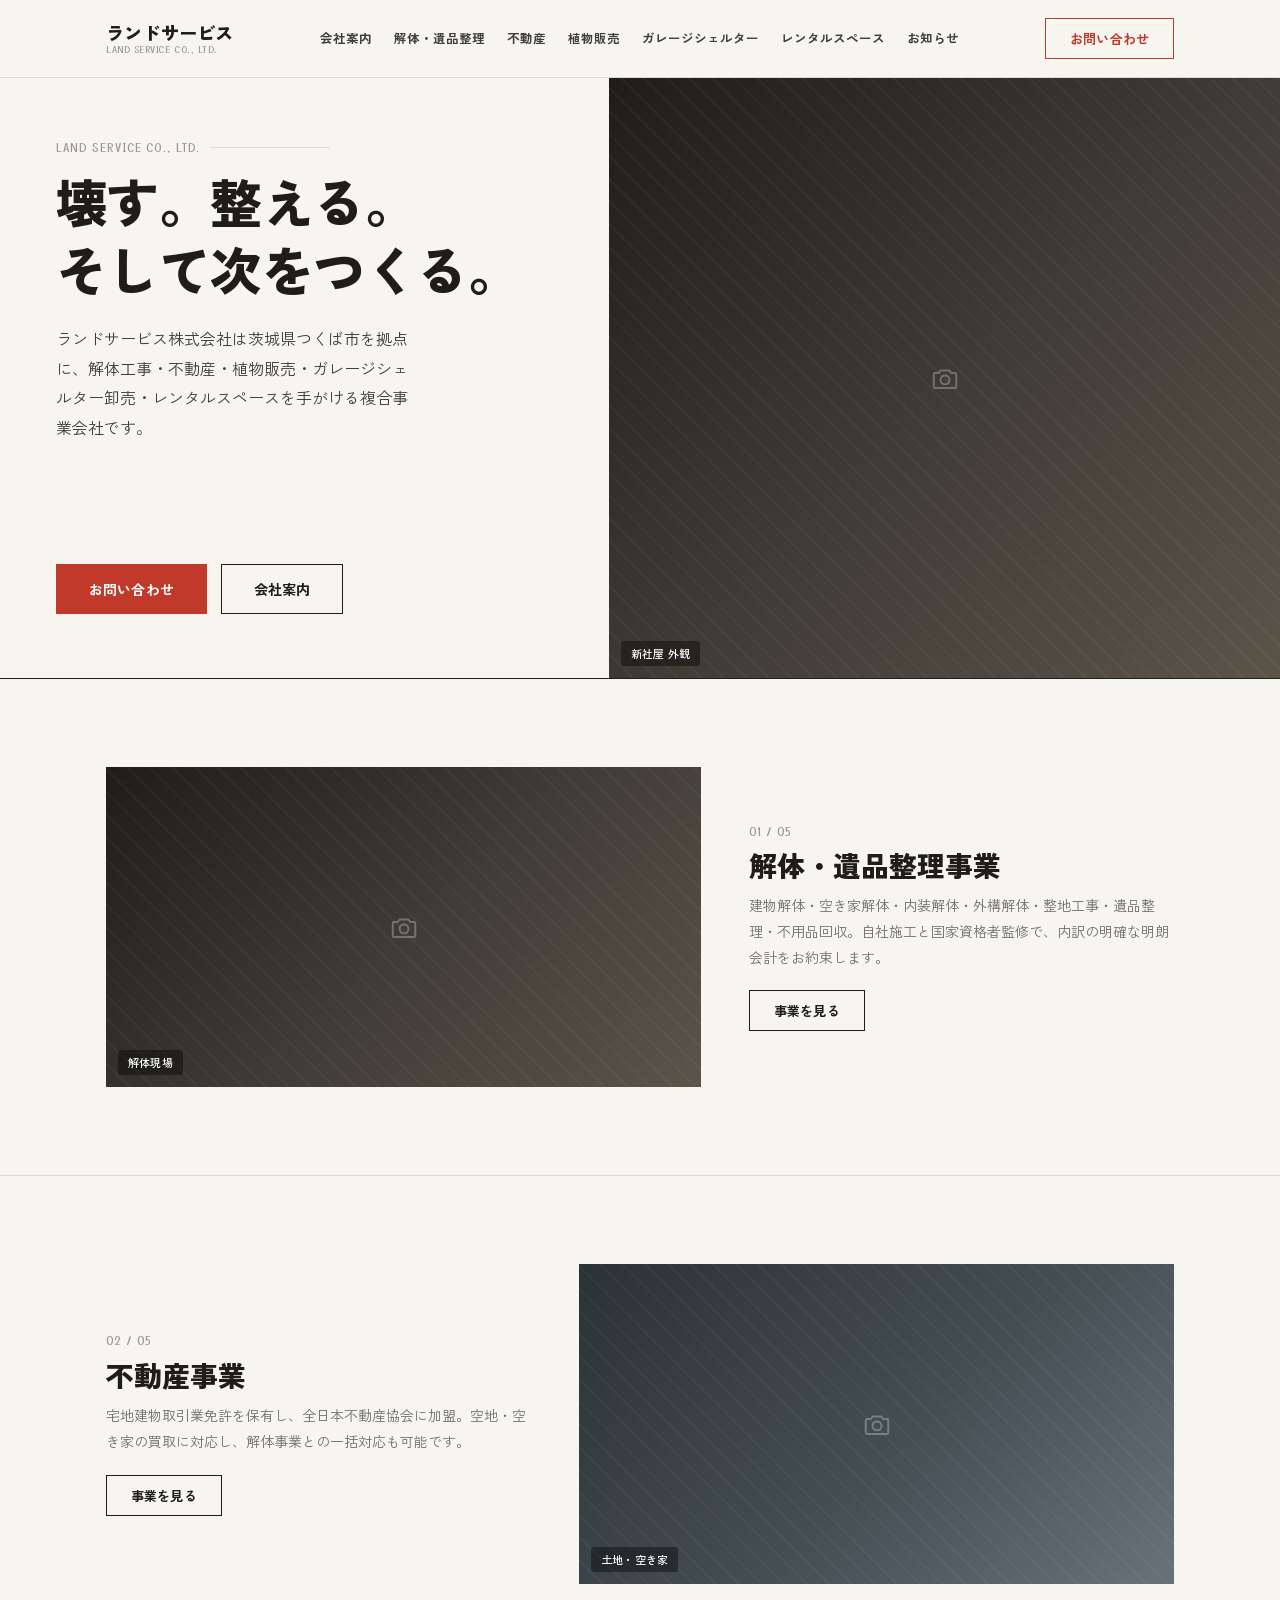
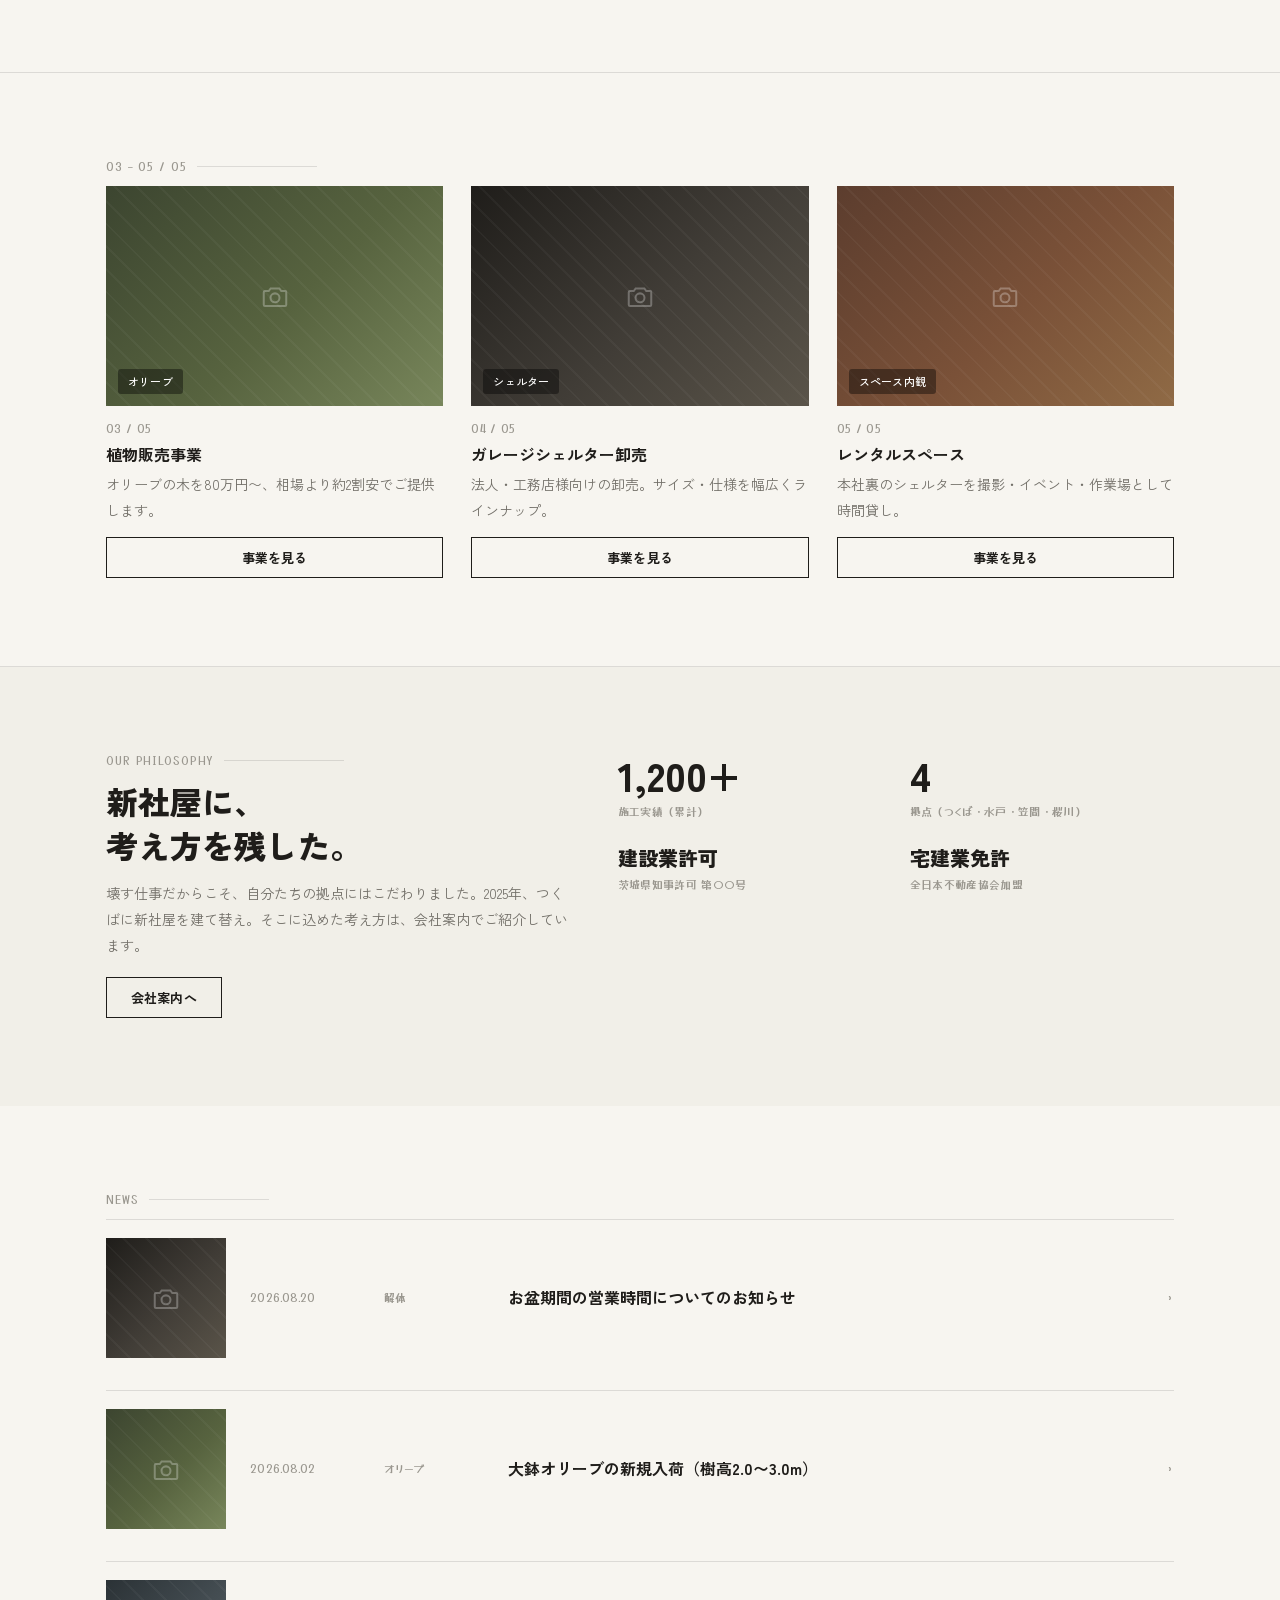
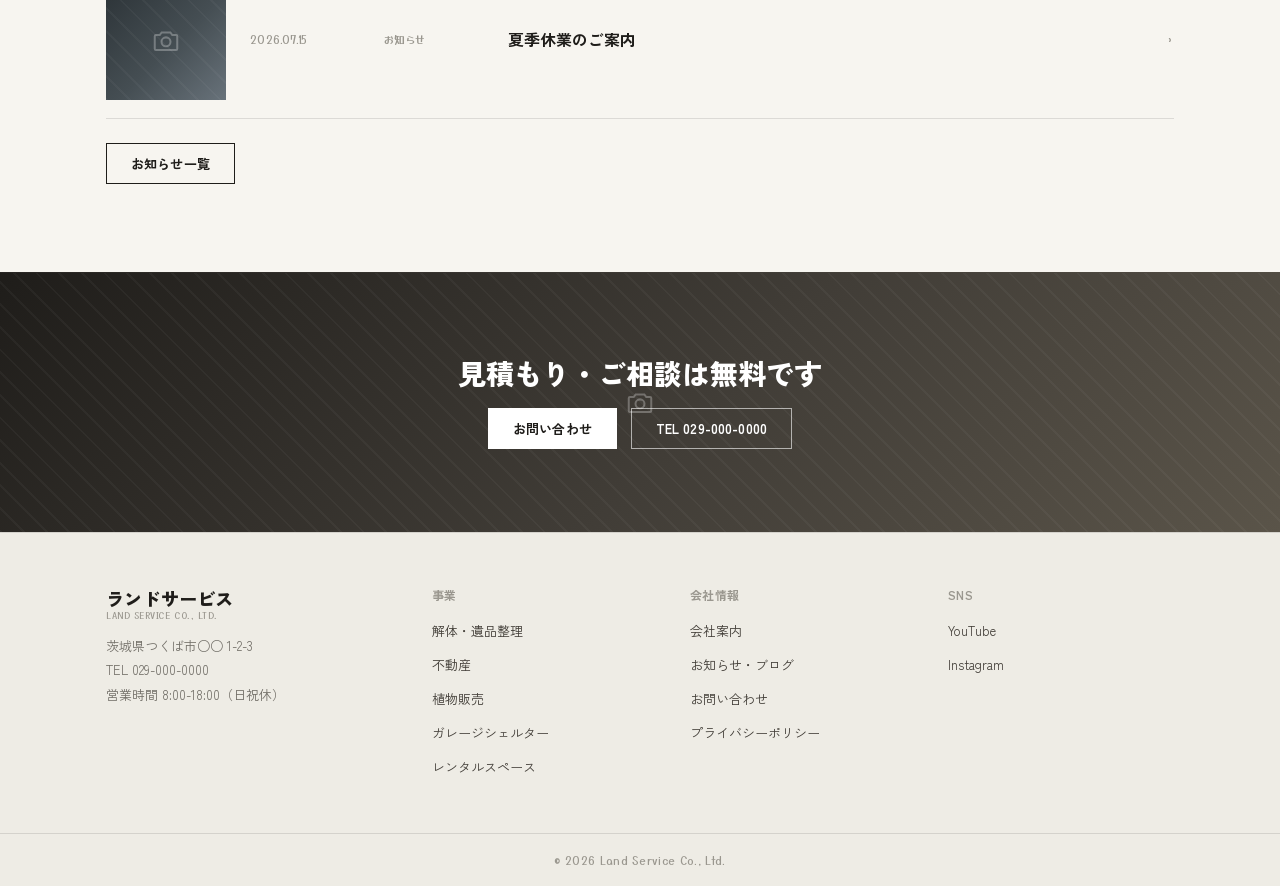
==== index.html @ 46230960 "Add initial static site implementation of the wireframe Homepage magazine layout (1b) plus 8 service" ====
<!DOCTYPE html>
<html lang="ja">
<head>
<meta charset="utf-8">
<meta name="viewport" content="width=device-width, initial-scale=1">
<title>ランドサービス株式会社｜解体・不動産・オリーブ販売・ガレージシェルター卸売・レンタルスペース</title>
<meta name="description" content="茨城県つくば市のランドサービス株式会社。解体・遺品整理、不動産、植物販売（オリーブ）、ガレージシェルター卸売、レンタルスペースを手がける複合事業会社です。">
<link href="https://fonts.googleapis.com/css2?family=Zen+Kaku+Gothic+New:wght@400;500;700;900&family=Yusei+Magic&display=swap" rel="stylesheet">
<link rel="stylesheet" href="assets/css/style.css">
</head>
<body>

<header class="site-header">
  <div class="container header-inner">
    <a href="index.html" class="logo">ランドサービス<span>LAND SERVICE CO., LTD.</span></a>
    <nav class="site-nav" id="siteNav">
      <a href="company.html">会社案内</a>
      <a href="kaitai.html">解体・遺品整理</a>
      <a href="fudousan.html">不動産</a>
      <a href="olive.html">植物販売</a>
      <a href="garage.html">ガレージシェルター</a>
      <a href="rental-space.html">レンタルスペース</a>
      <a href="blog.html">お知らせ</a>
    </nav>
    <div class="header-actions">
      <a href="contact.html" class="btn red">お問い合わせ</a>
      <button class="nav-toggle" id="navToggle" aria-label="メニュー" aria-expanded="false"><span></span></button>
    </div>
  </div>
</header>

<section class="row" style="gap:0;align-items:stretch;min-height:600px">
  <div class="col" style="flex:1;display:flex;flex-direction:column;justify-content:space-between;padding:64px 56px">
    <div>
      <p class="eyebrow">LAND SERVICE CO., LTD.</p>
      <p class="h1" style="font-size:52px">壊す。整える。<br>そして次をつくる。</p>
      <p class="lead" style="margin-top:22px;max-width:44ch">ランドサービス株式会社は茨城県つくば市を拠点に、解体工事・不動産・植物販売・ガレージシェルター卸売・レンタルスペースを手がける複合事業会社です。</p>
    </div>
    <div class="cta-row" style="margin-top:32px">
      <a href="contact.html" class="btn solid red lg">お問い合わせ</a>
      <a href="company.html" class="btn lg">会社案内</a>
    </div>
  </div>
  <div class="col ph" style="flex:1.35;min-height:420px">
    <span class="cap">新社屋 外観</span>
  </div>
</section>

<section class="section divider" style="border-top:1px solid var(--ink)">
  <div class="container row">
    <div class="col ph" style="flex:1.4;height:320px"><span class="cap">解体現場</span></div>
    <div class="col">
      <p class="numl">01 / 05</p>
      <p class="h2" style="margin-top:8px">解体・遺品整理事業</p>
      <p class="p">建物解体・空き家解体・内装解体・外構解体・整地工事・遺品整理・不用品回収。自社施工と国家資格者監修で、内訳の明確な明朗会計をお約束します。</p>
      <a href="kaitai.html" class="btn" style="margin-top:20px">事業を見る</a>
    </div>
  </div>
</section>

<section class="section divider">
  <div class="container row rev">
    <div class="col ph steel" style="flex:1.4;height:320px"><span class="cap">土地・空き家</span></div>
    <div class="col">
      <p class="numl">02 / 05</p>
      <p class="h2" style="margin-top:8px">不動産事業</p>
      <p class="p">宅地建物取引業免許を保有し、全日本不動産協会に加盟。空地・空き家の買取に対応し、解体事業との一括対応も可能です。</p>
      <a href="fudousan.html" class="btn" style="margin-top:20px">事業を見る</a>
    </div>
  </div>
</section>

<section class="section divider">
  <div class="container">
    <p class="eyebrow">03 – 05 / 05</p>
    <div class="g3">
      <div>
        <div class="ph olive" style="height:220px"><span class="cap">オリーブ</span></div>
        <p class="numl" style="margin-top:14px">03 / 05</p>
        <p class="h3" style="margin-top:6px">植物販売事業</p>
        <p class="p">オリーブの木を80万円〜、相場より約2割安でご提供します。</p>
        <a href="olive.html" class="btn block" style="margin-top:14px">事業を見る</a>
      </div>
      <div>
        <div class="ph" style="height:220px"><span class="cap">シェルター</span></div>
        <p class="numl" style="margin-top:14px">04 / 05</p>
        <p class="h3" style="margin-top:6px">ガレージシェルター卸売</p>
        <p class="p">法人・工務店様向けの卸売。サイズ・仕様を幅広くラインナップ。</p>
        <a href="garage.html" class="btn block" style="margin-top:14px">事業を見る</a>
      </div>
      <div>
        <div class="ph warm" style="height:220px"><span class="cap">スペース内観</span></div>
        <p class="numl" style="margin-top:14px">05 / 05</p>
        <p class="h3" style="margin-top:6px">レンタルスペース</p>
        <p class="p">本社裏のシェルターを撮影・イベント・作業場として時間貸し。</p>
        <a href="rental-space.html" class="btn block" style="margin-top:14px">事業を見る</a>
      </div>
    </div>
  </div>
</section>

<section class="section section-alt">
  <div class="container row top">
    <div class="col" style="flex:1">
      <p class="eyebrow">OUR PHILOSOPHY</p>
      <p class="h2" style="font-size:32px">新社屋に、<br>考え方を残した。</p>
      <p class="p" style="margin-top:14px">壊す仕事だからこそ、自分たちの拠点にはこだわりました。2025年、つくばに新社屋を建て替え。そこに込めた考え方は、会社案内でご紹介しています。</p>
      <a href="company.html" class="btn" style="margin-top:18px">会社案内へ</a>
    </div>
    <div class="col" style="flex:1.2">
      <div class="g2">
        <div><p class="stat-num">1,200+</p><p class="numl" style="margin-top:8px">施工実績（累計）</p></div>
        <div><p class="stat-num">4</p><p class="numl" style="margin-top:8px">拠点（つくば・水戸・笠間・桜川）</p></div>
        <div><p class="stat-num" style="font-size:20px">建設業許可</p><p class="numl" style="margin-top:8px">茨城県知事許可 第○○号</p></div>
        <div><p class="stat-num" style="font-size:20px">宅建業免許</p><p class="numl" style="margin-top:8px">全日本不動産協会加盟</p></div>
      </div>
    </div>
  </div>
</section>

<section class="section">
  <div class="container">
    <p class="eyebrow">NEWS</p>
    <div class="stack">
      <a href="blog.html" class="row" style="padding:18px 0;border-top:1px solid var(--line);align-items:center;gap:24px">
        <div class="ph" style="width:120px;height:72px;flex-shrink:0"></div>
        <p class="numl" style="width:110px;flex-shrink:0">2026.08.20</p>
        <p class="numl" style="width:100px;flex-shrink:0">解体</p>
        <p class="h3" style="flex:1;margin:0">お盆期間の営業時間についてのお知らせ</p>
        <span class="numl">›</span>
      </a>
      <a href="blog.html" class="row" style="padding:18px 0;border-top:1px solid var(--line);align-items:center;gap:24px">
        <div class="ph olive" style="width:120px;height:72px;flex-shrink:0"></div>
        <p class="numl" style="width:110px;flex-shrink:0">2026.08.02</p>
        <p class="numl" style="width:100px;flex-shrink:0">オリーブ</p>
        <p class="h3" style="flex:1;margin:0">大鉢オリーブの新規入荷（樹高2.0〜3.0m）</p>
        <span class="numl">›</span>
      </a>
      <a href="blog.html" class="row" style="padding:18px 0;border-top:1px solid var(--line);border-bottom:1px solid var(--line);align-items:center;gap:24px">
        <div class="ph steel" style="width:120px;height:72px;flex-shrink:0"></div>
        <p class="numl" style="width:110px;flex-shrink:0">2026.07.15</p>
        <p class="numl" style="width:100px;flex-shrink:0">お知らせ</p>
        <p class="h3" style="flex:1;margin:0">夏季休業のご案内</p>
        <span class="numl">›</span>
      </a>
    </div>
    <a href="blog.html" class="btn" style="margin-top:24px">お知らせ一覧</a>
  </div>
</section>

<section class="ph" style="height:260px;border-top:1px solid var(--line)">
  <div style="position:absolute;inset:0;display:flex;align-items:center;justify-content:center;text-align:center;z-index:1">
    <div>
      <p class="h2" style="color:#fff">見積もり・ご相談は無料です</p>
      <div class="cta-row" style="margin-top:16px;justify-content:center">
        <a href="contact.html" class="btn solid" style="background:#fff;color:var(--ink);border-color:#fff">お問い合わせ</a>
        <a href="tel:0290000000" class="btn ghost">TEL 029-000-0000</a>
      </div>
    </div>
  </div>
</section>

<footer class="site-footer">
  <div class="container footer-grid">
    <div class="footer-col footer-brand">
      <div class="logo">ランドサービス<span>LAND SERVICE CO., LTD.</span></div>
      <p class="p">茨城県つくば市○○ 1-2-3<br>TEL 029-000-0000<br>営業時間 8:00-18:00（日祝休）</p>
    </div>
    <div class="footer-col">
      <h3>事業</h3>
      <ul>
        <li><a href="kaitai.html">解体・遺品整理</a></li>
        <li><a href="fudousan.html">不動産</a></li>
        <li><a href="olive.html">植物販売</a></li>
        <li><a href="garage.html">ガレージシェルター</a></li>
        <li><a href="rental-space.html">レンタルスペース</a></li>
      </ul>
    </div>
    <div class="footer-col">
      <h3>会社情報</h3>
      <ul>
        <li><a href="company.html">会社案内</a></li>
        <li><a href="blog.html">お知らせ・ブログ</a></li>
        <li><a href="contact.html">お問い合わせ</a></li>
        <li><a href="#">プライバシーポリシー</a></li>
      </ul>
    </div>
    <div class="footer-col">
      <h3>SNS</h3>
      <ul>
        <li><a href="#">YouTube</a></li>
        <li><a href="#">Instagram</a></li>
      </ul>
    </div>
  </div>
  <div class="footer-bottom"><p class="numl">&copy; 2026 Land Service Co., Ltd.</p></div>
</footer>

<div class="mobile-cta-bar">
  <div class="container">
    <a href="tel:0290000000" class="btn">電話</a>
    <a href="contact.html" class="btn solid red">お問い合わせ</a>
    <a href="#" class="btn">LINE</a>
  </div>
</div>

<script src="assets/js/main.js"></script>
</body>
</html>
---- assets/css/style.css ----
/* ===== Land Service Co., Ltd. — shared site styles ===== */

:root{
  --ink:#1f1d1a;
  --ink-soft:#413d37;
  --bg:#f7f5f0;
  --card:#ffffff;
  --line:rgba(31,29,26,.12);
  --line-strong:rgba(31,29,26,.55);
  --muted:#726f68;
  --muted-2:#9a978f;
  --red:#c0392b;
  --red-dark:#96281c;
  --red-tint:#f8ece9;
  --shadow-sm:0 1px 3px rgba(31,29,26,.08);
  --shadow-md:0 10px 30px rgba(31,29,26,.12);
  --maxw:1180px;
}

*,*::before,*::after{box-sizing:border-box}
html{scroll-behavior:smooth}
body{
  margin:0;
  background:var(--bg);
  color:var(--ink);
  font-family:"Zen Kaku Gothic New",system-ui,-apple-system,"Hiragino Sans","Yu Gothic",sans-serif;
  -webkit-font-smoothing:antialiased;
}
img{max-width:100%;display:block}
a{color:inherit;text-decoration:none}
ul{list-style:none;margin:0;padding:0}
button{font:inherit;background:none;border:none;cursor:pointer;color:inherit}
h1,h2,h3,p{margin:0}

.container{max-width:var(--maxw);margin:0 auto;padding:0 56px}

/* ---------- typography ---------- */
.eyebrow{font:400 11px/1 "Yusei Magic",sans-serif;color:var(--muted-2);letter-spacing:.08em;display:flex;align-items:center;gap:10px;margin:0 0 14px}
.eyebrow::after{content:"";flex:1;height:1px;background:var(--line);max-width:120px}
.h1{font:900 44px/1.3 "Zen Kaku Gothic New",sans-serif;letter-spacing:-.01em;color:var(--ink)}
.h2{font:900 28px/1.35 "Zen Kaku Gothic New",sans-serif;color:var(--ink);margin:0 0 8px}
.h3{font:700 16px/1.45 "Zen Kaku Gothic New",sans-serif;color:var(--ink);margin:0 0 6px}
.p{font:400 14px/1.85 "Zen Kaku Gothic New",sans-serif;color:var(--muted)}
.lead{font:400 16px/1.85 "Zen Kaku Gothic New",sans-serif;color:var(--ink-soft)}
.numl{font:400 11px/1.5 "Yusei Magic",sans-serif;color:var(--muted-2);letter-spacing:.03em}
.stat-num{font:900 40px/1 "Zen Kaku Gothic New",sans-serif;color:var(--ink)}
.tag-idx{font:600 11px/1 ui-monospace,Menlo,monospace;color:var(--muted-2);letter-spacing:.04em}

/* ---------- layout helpers ---------- */
.section{padding:88px 0}
.section-tight{padding:56px 0}
.section-alt{background:#f1efe8}
.section-dark{background:var(--ink);color:#fff}
.section-dark .p{color:rgba(255,255,255,.62)}
.section-dark .eyebrow{color:rgba(255,255,255,.45)}
.section-dark .eyebrow::after{background:rgba(255,255,255,.2)}
.divider{border-bottom:1px solid var(--line)}

.row{display:flex;gap:48px;align-items:center}
.row.top{align-items:flex-start}
.row.rev{flex-direction:row-reverse}
.col{flex:1}
.g2{display:grid;grid-template-columns:1fr 1fr;gap:28px}
.g3{display:grid;grid-template-columns:repeat(3,minmax(0,1fr));gap:28px}
.g4{display:grid;grid-template-columns:repeat(4,minmax(0,1fr));gap:24px}
.g5{display:grid;grid-template-columns:repeat(5,minmax(0,1fr));gap:20px}

/* ---------- buttons ---------- */
.btn{
  display:inline-flex;align-items:center;justify-content:center;gap:8px;
  border:1.5px solid var(--ink);color:var(--ink);
  padding:13px 24px;font:700 13px/1 "Zen Kaku Gothic New",sans-serif;letter-spacing:.01em;
  transition:background .15s ease,color .15s ease,border-color .15s ease,transform .1s ease;
  white-space:nowrap;
}
.btn:hover{background:var(--ink);color:#fff}
.btn.red{border-color:var(--red);color:var(--red)}
.btn.red:hover{background:var(--red);color:#fff}
.btn.solid{background:var(--ink);color:#fff}
.btn.solid:hover{background:#000}
.btn.solid.red{background:var(--red);border-color:var(--red);color:#fff}
.btn.solid.red:hover{background:var(--red-dark)}
.btn.ghost{border-color:rgba(255,255,255,.6);color:#fff}
.btn.ghost:hover{background:#fff;color:var(--ink)}
.btn.block{width:100%}
.btn.lg{padding:17px 32px;font-size:14px}
.btn.sm{padding:8px 14px;font-size:11px}
.btn:active{transform:translateY(1px)}
.btn[disabled]{opacity:.4;pointer-events:none}

.cta-row{display:flex;gap:14px;flex-wrap:wrap}

/* ---------- photo placeholder ---------- */
.ph{
  position:relative;overflow:hidden;isolation:isolate;
  background:linear-gradient(135deg,var(--ink) 0%,var(--ink-soft) 55%,#5a5449 100%);
  display:flex;align-items:center;justify-content:center;min-height:120px;
}
.ph::before{
  content:"";position:absolute;inset:0;pointer-events:none;
  background-image:repeating-linear-gradient(45deg,rgba(255,255,255,.035) 0 2px,transparent 2px 16px);
}
.ph::after{
  content:"";width:30px;height:30px;opacity:.28;
  background-color:#fff;
  -webkit-mask:url("data:image/svg+xml;utf8,<svg xmlns='http://www.w3.org/2000/svg' viewBox='0 0 24 24' fill='none' stroke='%23fff' stroke-width='1.6'><path d='M4 8h3l1.5-2h7L17 8h3a1 1 0 0 1 1 1v10a1 1 0 0 1-1 1H4a1 1 0 0 1-1-1V9a1 1 0 0 1 1-1Z'/><circle cx='12' cy='13.5' r='3.6'/></svg>") center/contain no-repeat;
  mask:url("data:image/svg+xml;utf8,<svg xmlns='http://www.w3.org/2000/svg' viewBox='0 0 24 24' fill='none' stroke='%23fff' stroke-width='1.6'><path d='M4 8h3l1.5-2h7L17 8h3a1 1 0 0 1 1 1v10a1 1 0 0 1-1 1H4a1 1 0 0 1-1-1V9a1 1 0 0 1 1-1Z'/><circle cx='12' cy='13.5' r='3.6'/></svg>") center/contain no-repeat;
}
.ph .cap{
  position:absolute;left:12px;bottom:12px;z-index:1;
  font:500 11px/1.4 "Zen Kaku Gothic New",sans-serif;color:#fff;letter-spacing:.02em;
  background:rgba(0,0,0,.4);padding:5px 10px;border-radius:3px;
}
.ph.warm{background:linear-gradient(135deg,#5c3d2e 0%,#7a5138 55%,#8f6a45 100%)}
.ph.olive{background:linear-gradient(135deg,#3c4530 0%,#57633f 55%,#78865b 100%)}
.ph.steel{background:linear-gradient(135deg,#2b3236 0%,#454e53 55%,#68727a 100%)}
.ph.thumb{min-height:60px;flex:1;cursor:pointer;border:2px solid transparent}
.ph.thumb.active{border-color:var(--red)}
.ph.thumb .cap{font-size:9.5px;padding:3px 7px;left:8px;bottom:8px}
.ph.nocap::after{opacity:.16}

/* ---------- header / nav ---------- */
.site-header{
  position:sticky;top:0;z-index:100;background:rgba(247,245,240,.92);backdrop-filter:blur(6px);
  border-bottom:1px solid var(--line);transition:box-shadow .2s ease;
}
.site-header.scrolled{box-shadow:var(--shadow-sm)}
.header-inner{display:flex;align-items:center;justify-content:space-between;padding:18px 56px;gap:24px}
.logo{font:900 18px/1 "Zen Kaku Gothic New",sans-serif;letter-spacing:.01em;color:var(--ink);white-space:nowrap}
.logo span{display:block;font:400 9px/1 "Yusei Magic",sans-serif;color:var(--muted-2);margin-top:4px;letter-spacing:.06em}
.site-nav{display:flex;gap:22px;align-items:center;flex-wrap:wrap}
.site-nav a{font:700 12.5px/1 "Zen Kaku Gothic New",sans-serif;color:var(--ink-soft);padding:6px 0;position:relative}
.site-nav a::after{content:"";position:absolute;left:0;right:0;bottom:-2px;height:2px;background:var(--red);transform:scaleX(0);transition:transform .15s ease}
.site-nav a:hover::after,.site-nav a.active::after{transform:scaleX(1)}
.header-actions{display:flex;align-items:center;gap:16px}
.nav-toggle{display:none;width:36px;height:36px;flex-direction:column;justify-content:center;align-items:center;gap:5px;flex-shrink:0}
.nav-toggle span,.nav-toggle::before,.nav-toggle::after{content:"";display:block;width:22px;height:2px;background:var(--ink);transition:transform .2s ease,opacity .2s ease}
body.nav-open .nav-toggle::before{transform:translateY(7px) rotate(45deg)}
body.nav-open .nav-toggle::after{transform:translateY(-7px) rotate(-45deg)}
body.nav-open .nav-toggle span{opacity:0}

/* ---------- footer ---------- */
.site-footer{background:#eeece5;border-top:1px solid var(--line)}
.footer-grid{display:grid;grid-template-columns:1.3fr 1fr 1fr 1fr;gap:32px;padding:56px}
.footer-col h3{font:700 12px/1 "Zen Kaku Gothic New",sans-serif;color:var(--muted-2);letter-spacing:.04em;margin-bottom:16px}
.footer-col .p{font-size:13px;line-height:1.9}
.footer-col ul{display:flex;flex-direction:column;gap:10px}
.footer-col a{font:400 13px/1.4 "Zen Kaku Gothic New",sans-serif;color:var(--ink-soft)}
.footer-col a:hover{color:var(--red)}
.footer-brand .logo{margin-bottom:14px}
.footer-bottom{border-top:1px solid var(--line);padding:18px 56px;text-align:center}
.footer-bottom .numl{color:var(--muted-2)}

/* ---------- mobile sticky CTA ---------- */
.mobile-cta-bar{
  display:none;position:fixed;left:0;right:0;bottom:0;z-index:90;
  background:#fff;border-top:1px solid var(--line);box-shadow:0 -4px 16px rgba(0,0,0,.08);
}
.mobile-cta-bar .container{display:flex;gap:8px;padding:10px 16px}
.mobile-cta-bar .btn{flex:1;padding:12px 8px;font-size:11.5px}

/* ---------- breadcrumb / page header ---------- */
.page-head{padding:52px 56px 34px;border-top:1px solid var(--ink)}
.page-head .h1{font-size:46px}
.page-head .sub{font:700 16px/1 "Zen Kaku Gothic New",sans-serif;color:var(--muted-2);margin-left:2px}

/* ---------- cards / tables / misc components shared across pages ---------- */
.card{background:var(--card);border:1px solid var(--line);border-radius:6px;overflow:hidden}
.card.pad{padding:24px}
.stack{display:flex;flex-direction:column;gap:14px}
.hairline-top{border-top:1px solid var(--line)}
.deflist{display:grid;grid-template-columns:190px 1fr;border-top:1px solid var(--line)}
.deflist>div{padding:16px 0;border-bottom:1px solid var(--line)}
.timeline-row{display:flex;gap:24px;padding:18px 0;border-bottom:1px solid var(--line);align-items:baseline}
.timeline-row .year{width:120px;flex-shrink:0;font:700 16px/1 "Zen Kaku Gothic New",sans-serif}
.pill{display:inline-flex;align-items:center;border:1px solid var(--line);border-radius:999px;padding:6px 14px;font:600 11.5px/1 "Zen Kaku Gothic New",sans-serif;color:var(--ink-soft)}
.pill.on{border-color:var(--red);color:var(--red)}
.chip{display:inline-flex;align-items:center;border-radius:4px;padding:5px 10px;font:600 10.5px/1 "Zen Kaku Gothic New",sans-serif}
.chip.dark{background:var(--ink);color:#fff}
.quote{border-left:2px solid var(--ink);padding-left:18px}
.quote .p{font-size:13.5px;color:var(--ink-soft)}

.pagination{display:flex;gap:8px;justify-content:center;margin-top:8px}
.pagination .page{width:38px;height:38px;display:flex;align-items:center;justify-content:center;border:1px solid var(--line);font:700 12px/1 sans-serif;border-radius:4px}
.pagination .page.on{background:var(--ink);color:#fff;border-color:var(--ink)}

/* accordion (native <details>) */
.faq{border-top:1px solid var(--line)}
.faq details{border-bottom:1px solid var(--line);padding:16px 0}
.faq summary{cursor:pointer;list-style:none;display:flex;justify-content:space-between;align-items:center;font:700 14px/1.5 "Zen Kaku Gothic New",sans-serif}
.faq summary::-webkit-details-marker{display:none}
.faq summary::after{content:"+";font-size:18px;color:var(--muted-2);transition:transform .15s ease}
.faq details[open] summary::after{transform:rotate(45deg)}
.faq .a{margin-top:10px;font:400 13px/1.8 "Zen Kaku Gothic New",sans-serif;color:var(--muted)}

/* ---------- form ---------- */
.form-panel{border:1px solid var(--line);padding:36px;background:var(--card)}
.field-label{font:700 13.5px/1.4 "Zen Kaku Gothic New",sans-serif;color:var(--ink)}
.field-required{color:var(--red);margin-left:2px}
.field-hint{font:400 11px/1.4 "Yusei Magic",sans-serif;color:var(--muted-2);margin-top:3px}
.field-row{display:grid;grid-template-columns:200px 1fr;padding:20px 0;border-top:1px solid var(--line);gap:16px}
.field-row:first-of-type{border-top:none}
input[type="text"],input[type="tel"],input[type="email"],textarea,select{
  width:100%;border:1px solid #bdb9b0;padding:12px 14px;font:400 14px/1.5 "Zen Kaku Gothic New",sans-serif;
  background:#fff;color:var(--ink);border-radius:2px;
}
textarea{resize:vertical;min-height:150px}
input:focus,textarea:focus,select:focus{outline:2px solid var(--ink);outline-offset:1px}
.radio-group{display:flex;gap:10px;flex-wrap:wrap;margin-top:12px}
.radio-chip{position:relative}
.radio-chip input{position:absolute;opacity:0;inset:0;cursor:pointer;margin:0;width:100%;height:100%}
.radio-chip label{display:flex;align-items:center;gap:7px;border:1.5px solid var(--line-strong);padding:10px 16px;font:700 12px/1 "Zen Kaku Gothic New",sans-serif;color:var(--ink-soft);border-radius:2px}
.radio-chip input:checked+label{border-color:var(--red);color:var(--red);background:var(--red-tint)}
.field-optional[hidden]{display:none}
.checkline{display:flex;align-items:center;gap:10px;margin-top:26px}
.checkline input{width:18px;height:18px;accent-color:var(--ink)}
.upload-box{border:1.5px dashed #bdb9b0;padding:20px;text-align:center;font:400 12px/1.4 "Yusei Magic",sans-serif;color:var(--muted-2)}

/* ---------- responsive ---------- */
@media (max-width:1180px){
  .container{padding:0 32px}
  .header-inner,.page-head,.footer-grid,.footer-bottom{padding-left:32px;padding-right:32px}
}
@media (max-width:960px){
  .site-nav{position:fixed;inset:0;top:0;background:var(--ink);flex-direction:column;justify-content:center;
    padding:32px;transform:translateY(-100%);opacity:0;transition:transform .25s ease,opacity .2s ease;z-index:80}
  .site-nav a{color:#fff;font-size:20px;padding:12px 0}
  .header-actions .btn.red{display:none}
  .nav-toggle{display:flex}
  body.nav-open .site-nav{transform:translateY(0);opacity:1}
  body.nav-open{overflow:hidden}
  .mobile-cta-bar{display:block}
  body{padding-bottom:64px}
  .section{padding:52px 0}
  .section-tight{padding:40px 0}
  .container,.header-inner,.page-head,.footer-grid,.footer-bottom{padding-left:20px;padding-right:20px}
  .h1{font-size:32px}
  .page-head .h1{font-size:30px}
  .row{flex-direction:column;gap:28px}
  .row.rev{flex-direction:column}
  .g2,.g3,.g4,.g5{grid-template-columns:1fr 1fr}
  .g4>*:last-child:nth-child(odd){grid-column:1 / -1}
  .footer-grid{grid-template-columns:1fr 1fr;padding:40px 20px}
  .field-row{grid-template-columns:1fr;padding:14px 0}
  .field-row .field-label{margin-bottom:2px}
  .deflist{grid-template-columns:120px 1fr}
}
@media (max-width:560px){
  .g3,.g4,.g5{grid-template-columns:1fr}
  .footer-grid{grid-template-columns:1fr}
  .timeline-row{flex-direction:column;gap:4px}
  .timeline-row .year{width:auto}
}
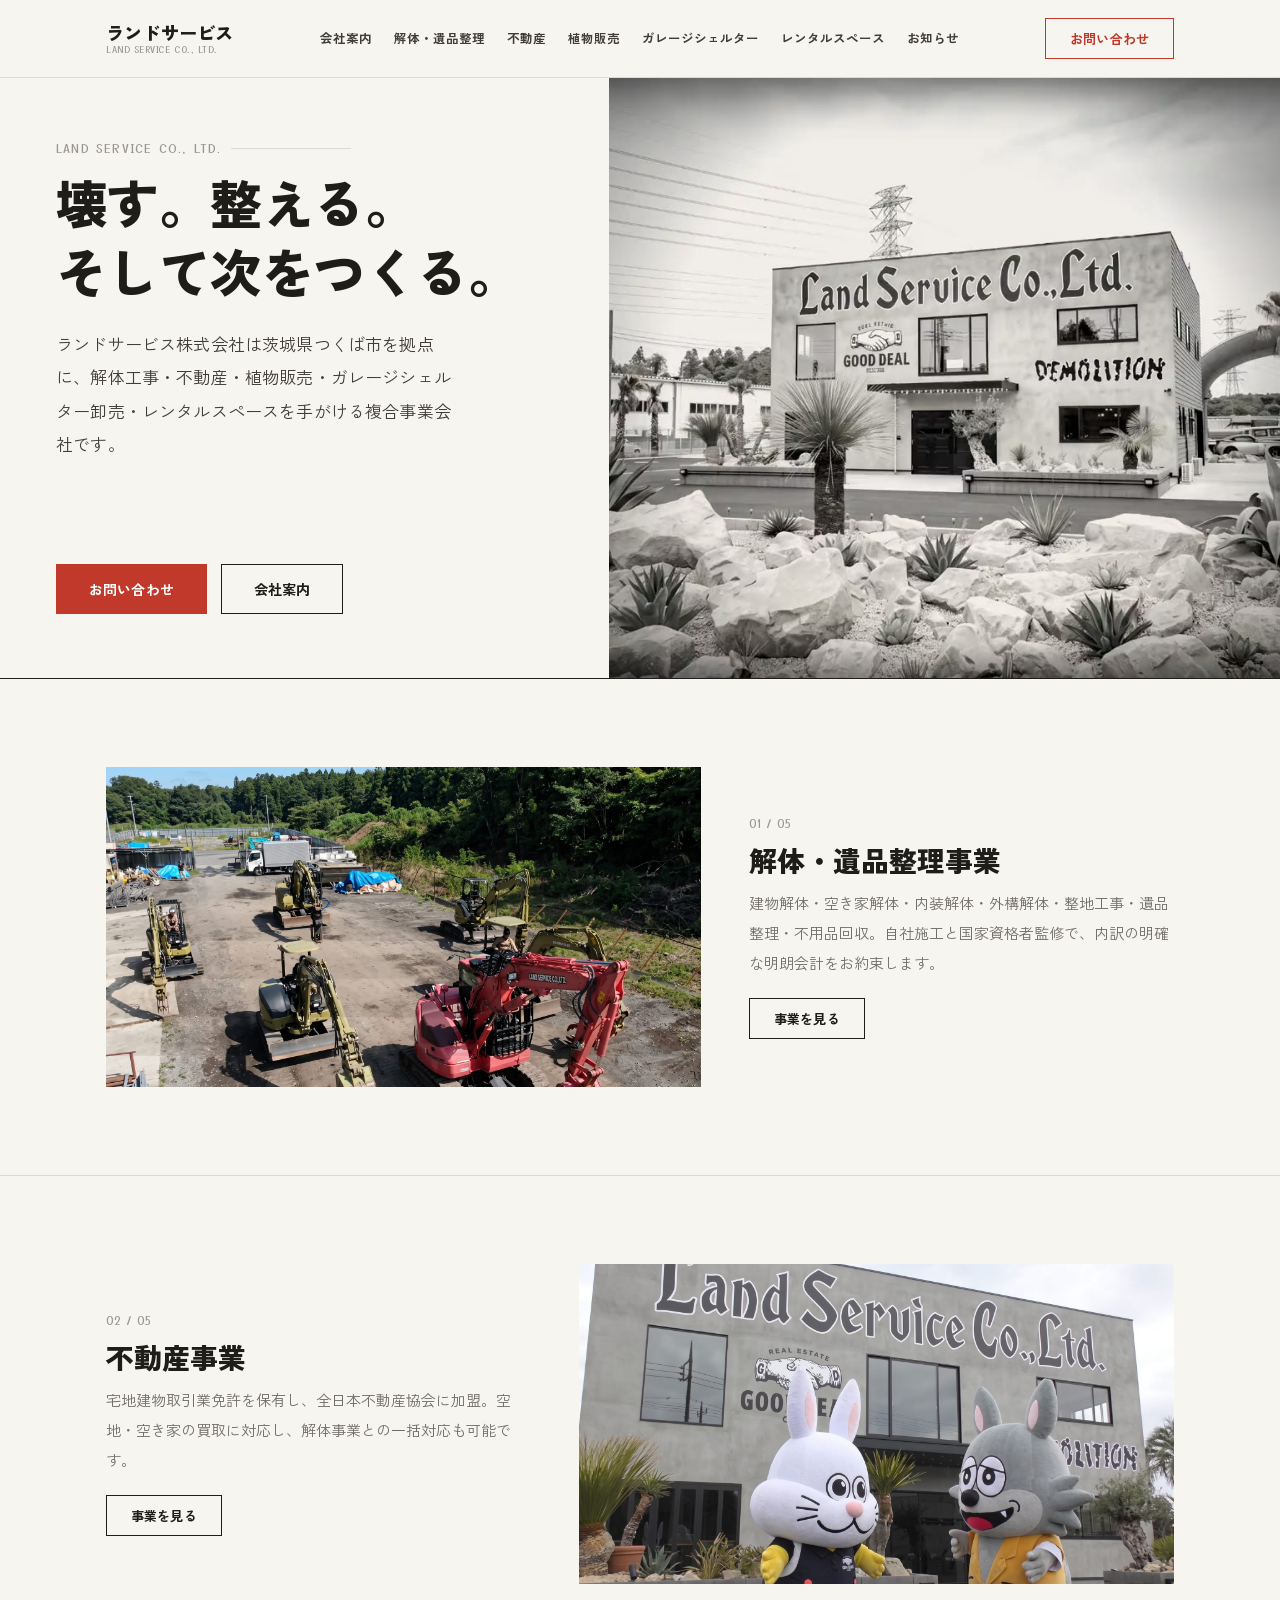
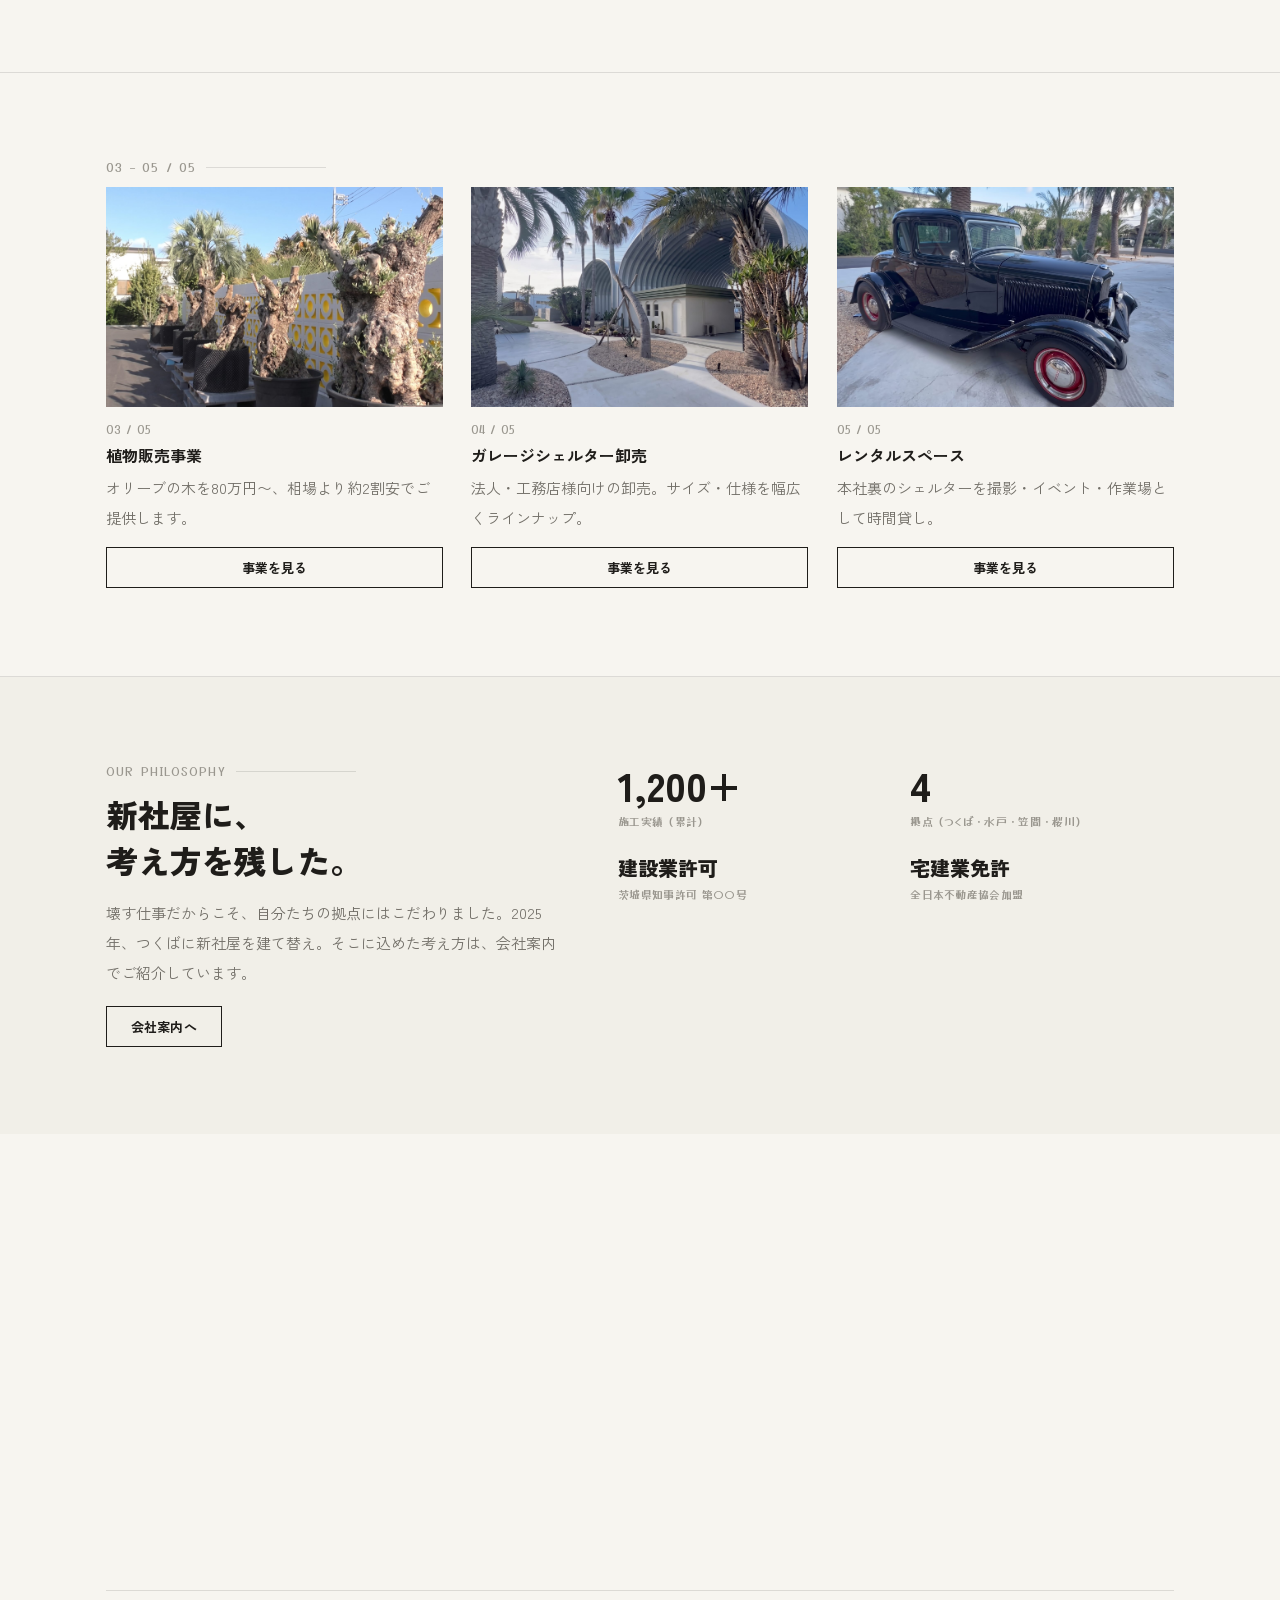
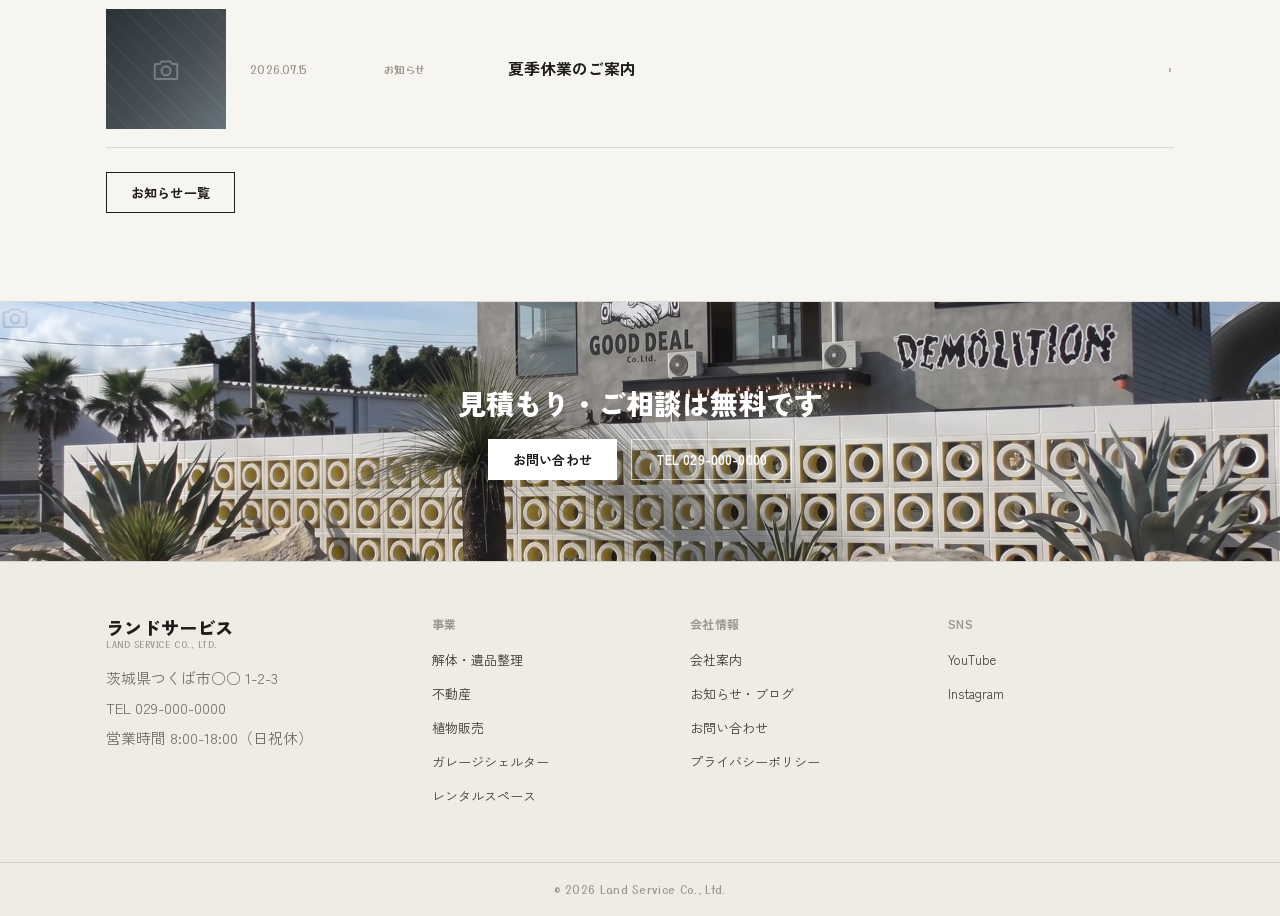
==== commit 91808bf2: "Add real photos and hero video slideshow to homepage Replace wireframe placeholders with actual comp" ====
--- a/index.html
+++ b/index.html
@@ -7,8 +7,9 @@
 <meta name="description" content="茨城県つくば市のランドサービス株式会社。解体・遺品整理、不動産、植物販売（オリーブ）、ガレージシェルター卸売、レンタルスペースを手がける複合事業会社です。">
 <link href="https://fonts.googleapis.com/css2?family=Zen+Kaku+Gothic+New:wght@400;500;700;900&family=Yusei+Magic&display=swap" rel="stylesheet">
 <link rel="stylesheet" href="assets/css/style.css">
+<link rel="stylesheet" href="assets/css/home.css">
 </head>
-<body>
+<body class="home">
 
 <header class="site-header">
   <div class="container header-inner">
@@ -30,7 +31,7 @@
 </header>
 
 <section class="row" style="gap:0;align-items:stretch;min-height:600px">
-  <div class="col" style="flex:1;display:flex;flex-direction:column;justify-content:space-between;padding:64px 56px">
+  <div class="col" style="flex:1;display:flex;flex-direction:column;justify-content:space-between;padding:64px 56px" data-reveal="up">
     <div>
       <p class="eyebrow">LAND SERVICE CO., LTD.</p>
       <p class="h1" style="font-size:52px">壊す。整える。<br>そして次をつくる。</p>
@@ -41,15 +42,17 @@
       <a href="company.html" class="btn lg">会社案内</a>
     </div>
   </div>
-  <div class="col ph" style="flex:1.35;min-height:420px">
-    <span class="cap">新社屋 外観</span>
+  <div class="col ph has-img" style="flex:1.35;min-height:420px;transition-delay:.15s" data-reveal="up">
+    <video class="photo" src="assets/video/hero-slideshow.mp4" poster="assets/img/hero-slideshow-poster.jpg" autoplay muted loop playsinline></video>
   </div>
 </section>
 
 <section class="section divider" style="border-top:1px solid var(--ink)">
   <div class="container row">
-    <div class="col ph" style="flex:1.4;height:320px"><span class="cap">解体現場</span></div>
-    <div class="col">
+    <div class="col ph has-img" style="flex:1.4;height:320px" data-reveal="left">
+      <img class="photo" src="assets/img/kaitai.jpg" alt="解体現場の様子">
+    </div>
+    <div class="col" data-reveal="right">
       <p class="numl">01 / 05</p>
       <p class="h2" style="margin-top:8px">解体・遺品整理事業</p>
       <p class="p">建物解体・空き家解体・内装解体・外構解体・整地工事・遺品整理・不用品回収。自社施工と国家資格者監修で、内訳の明確な明朗会計をお約束します。</p>
@@ -60,8 +63,10 @@
 
 <section class="section divider">
   <div class="container row rev">
-    <div class="col ph steel" style="flex:1.4;height:320px"><span class="cap">土地・空き家</span></div>
-    <div class="col">
+    <div class="col ph has-img" style="flex:1.4;height:320px" data-reveal="right">
+      <img class="photo" src="assets/img/fudousan.jpg" alt="不動産事業">
+    </div>
+    <div class="col" data-reveal="left">
       <p class="numl">02 / 05</p>
       <p class="h2" style="margin-top:8px">不動産事業</p>
       <p class="p">宅地建物取引業免許を保有し、全日本不動産協会に加盟。空地・空き家の買取に対応し、解体事業との一括対応も可能です。</p>
@@ -74,22 +79,28 @@
   <div class="container">
     <p class="eyebrow">03 – 05 / 05</p>
     <div class="g3">
-      <div>
-        <div class="ph olive" style="height:220px"><span class="cap">オリーブ</span></div>
+      <div data-reveal="up">
+        <div class="ph has-img" style="height:220px">
+          <img class="photo" src="assets/img/olive.jpg" alt="植物販売事業 オリーブの木">
+        </div>
         <p class="numl" style="margin-top:14px">03 / 05</p>
         <p class="h3" style="margin-top:6px">植物販売事業</p>
         <p class="p">オリーブの木を80万円〜、相場より約2割安でご提供します。</p>
         <a href="olive.html" class="btn block" style="margin-top:14px">事業を見る</a>
       </div>
-      <div>
-        <div class="ph" style="height:220px"><span class="cap">シェルター</span></div>
+      <div data-reveal="up" style="transition-delay:.1s">
+        <div class="ph has-img" style="height:220px">
+          <img class="photo" src="assets/img/garage.jpg" alt="ガレージシェルター卸売事業">
+        </div>
         <p class="numl" style="margin-top:14px">04 / 05</p>
         <p class="h3" style="margin-top:6px">ガレージシェルター卸売</p>
         <p class="p">法人・工務店様向けの卸売。サイズ・仕様を幅広くラインナップ。</p>
         <a href="garage.html" class="btn block" style="margin-top:14px">事業を見る</a>
       </div>
-      <div>
-        <div class="ph warm" style="height:220px"><span class="cap">スペース内観</span></div>
+      <div data-reveal="up" style="transition-delay:.2s">
+        <div class="ph has-img" style="height:220px">
+          <img class="photo" src="assets/img/rental-space.jpg" alt="レンタルスペース事業">
+        </div>
         <p class="numl" style="margin-top:14px">05 / 05</p>
         <p class="h3" style="margin-top:6px">レンタルスペース</p>
         <p class="p">本社裏のシェルターを撮影・イベント・作業場として時間貸し。</p>
@@ -101,13 +112,13 @@
 
 <section class="section section-alt">
   <div class="container row top">
-    <div class="col" style="flex:1">
+    <div class="col" style="flex:1" data-reveal="left">
       <p class="eyebrow">OUR PHILOSOPHY</p>
       <p class="h2" style="font-size:32px">新社屋に、<br>考え方を残した。</p>
       <p class="p" style="margin-top:14px">壊す仕事だからこそ、自分たちの拠点にはこだわりました。2025年、つくばに新社屋を建て替え。そこに込めた考え方は、会社案内でご紹介しています。</p>
       <a href="company.html" class="btn" style="margin-top:18px">会社案内へ</a>
     </div>
-    <div class="col" style="flex:1.2">
+    <div class="col" style="flex:1.2" data-reveal="right">
       <div class="g2">
         <div><p class="stat-num">1,200+</p><p class="numl" style="margin-top:8px">施工実績（累計）</p></div>
         <div><p class="stat-num">4</p><p class="numl" style="margin-top:8px">拠点（つくば・水戸・笠間・桜川）</p></div>
@@ -120,23 +131,23 @@
 
 <section class="section">
   <div class="container">
-    <p class="eyebrow">NEWS</p>
+    <p class="eyebrow" data-reveal="up">NEWS</p>
     <div class="stack">
-      <a href="blog.html" class="row" style="padding:18px 0;border-top:1px solid var(--line);align-items:center;gap:24px">
+      <a href="blog.html" class="row" style="padding:18px 0;border-top:1px solid var(--line);align-items:center;gap:24px" data-reveal="up">
         <div class="ph" style="width:120px;height:72px;flex-shrink:0"></div>
         <p class="numl" style="width:110px;flex-shrink:0">2026.08.20</p>
         <p class="numl" style="width:100px;flex-shrink:0">解体</p>
         <p class="h3" style="flex:1;margin:0">お盆期間の営業時間についてのお知らせ</p>
         <span class="numl">›</span>
       </a>
-      <a href="blog.html" class="row" style="padding:18px 0;border-top:1px solid var(--line);align-items:center;gap:24px">
+      <a href="blog.html" class="row" style="padding:18px 0;border-top:1px solid var(--line);align-items:center;gap:24px;transition-delay:.08s" data-reveal="up">
         <div class="ph olive" style="width:120px;height:72px;flex-shrink:0"></div>
         <p class="numl" style="width:110px;flex-shrink:0">2026.08.02</p>
         <p class="numl" style="width:100px;flex-shrink:0">オリーブ</p>
         <p class="h3" style="flex:1;margin:0">大鉢オリーブの新規入荷（樹高2.0〜3.0m）</p>
         <span class="numl">›</span>
       </a>
-      <a href="blog.html" class="row" style="padding:18px 0;border-top:1px solid var(--line);border-bottom:1px solid var(--line);align-items:center;gap:24px">
+      <a href="blog.html" class="row" style="padding:18px 0;border-top:1px solid var(--line);border-bottom:1px solid var(--line);align-items:center;gap:24px;transition-delay:.16s" data-reveal="up">
         <div class="ph steel" style="width:120px;height:72px;flex-shrink:0"></div>
         <p class="numl" style="width:110px;flex-shrink:0">2026.07.15</p>
         <p class="numl" style="width:100px;flex-shrink:0">お知らせ</p>
@@ -148,8 +159,9 @@
   </div>
 </section>
 
-<section class="ph" style="height:260px;border-top:1px solid var(--line)">
-  <div style="position:absolute;inset:0;display:flex;align-items:center;justify-content:center;text-align:center;z-index:1">
+<section class="ph has-img dim" style="height:260px;border-top:1px solid var(--line)">
+  <img class="photo" src="assets/img/hero-office.jpg" alt="ランドサービス株式会社 新社屋">
+  <div style="position:absolute;inset:0;display:flex;align-items:center;justify-content:center;text-align:center;z-index:1" data-reveal="up">
     <div>
       <p class="h2" style="color:#fff">見積もり・ご相談は無料です</p>
       <div class="cta-row" style="margin-top:16px;justify-content:center">
--- a/assets/css/home.css
+++ b/assets/css/home.css
@@ -0,0 +1,44 @@
+/* ===== Homepage-only additions: real photos, readability, scroll reveal ===== */
+/* Scoped to body.home so other pages are unaffected. */
+
+/* ---- real photo treatment (replaces the wireframe placeholder look) ---- */
+.ph.has-img{background:none}
+.ph.has-img::before{content:none}
+.ph.has-img::after{content:none}
+.ph.has-img > img.photo,
+.ph.has-img > video.photo{
+  position:absolute;inset:0;width:100%;height:100%;object-fit:cover;display:block;
+  transition:transform .7s cubic-bezier(.22,.61,.36,1);
+}
+.ph.has-img:hover > img.photo,
+.ph.has-img:hover > video.photo{transform:scale(1.045)}
+.ph.has-img.dim::after{
+  content:"";position:absolute;inset:0;
+  background:linear-gradient(180deg,rgba(20,19,17,.28),rgba(20,19,17,.58));
+}
+
+/* ---- readability: larger, more relaxed type on the homepage ---- */
+body.home .lead{font-size:17px;line-height:1.95;letter-spacing:.01em}
+body.home .p{font-size:15px;line-height:2}
+body.home .h1{line-height:1.32}
+body.home .h2{line-height:1.45}
+body.home .eyebrow{font-size:12px;letter-spacing:.1em}
+
+/* ---- scroll reveal ---- */
+[data-reveal]{
+  opacity:0;
+  transition:opacity .8s cubic-bezier(.22,.61,.36,1), transform .8s cubic-bezier(.22,.61,.36,1);
+  will-change:opacity,transform;
+}
+[data-reveal="up"]{transform:translateY(28px)}
+[data-reveal="left"]{transform:translateX(-36px)}
+[data-reveal="right"]{transform:translateX(36px)}
+[data-reveal].is-visible{opacity:1;transform:translate(0,0)}
+
+@media (prefers-reduced-motion: reduce){
+  [data-reveal]{transition:none;opacity:1;transform:none}
+}
+
+@media (max-width:960px){
+  [data-reveal="left"],[data-reveal="right"]{transform:translateY(20px)}
+}
